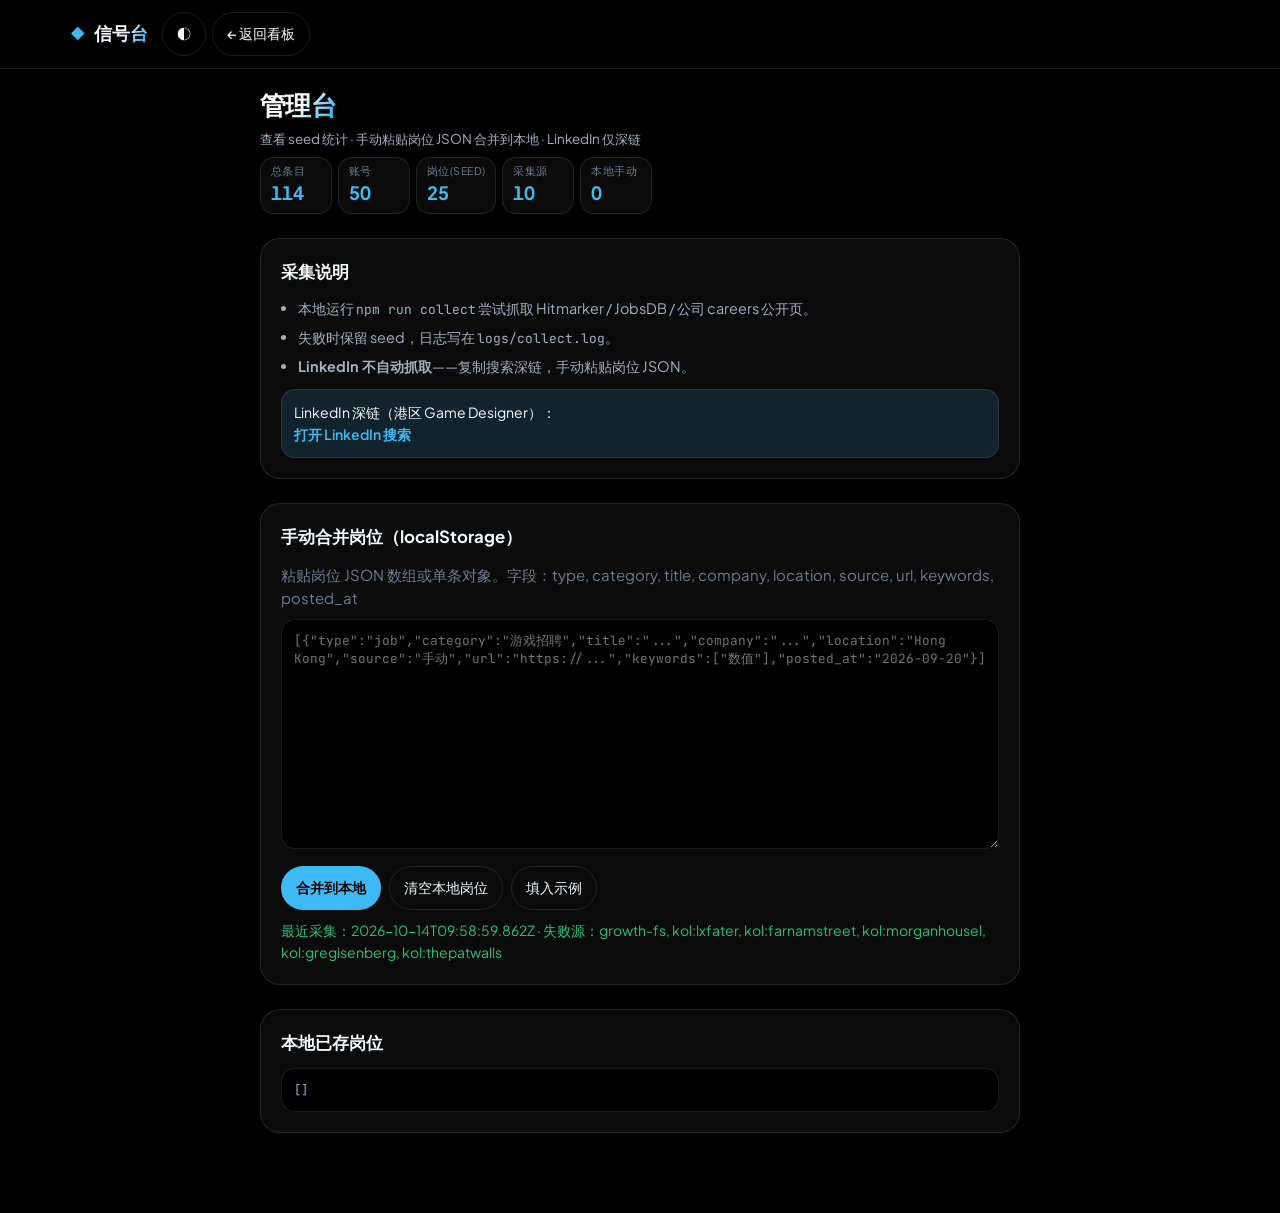
==== admin.html @ b5c11f0f "Deploy signal board build" ====
<!DOCTYPE html>
<html lang="zh-CN" data-theme="oled">
  <head>
    <meta charset="UTF-8" />
    <meta name="viewport" content="width=device-width, initial-scale=1.0" />
    <title>管理台 · 信号台</title>
    <link rel="preconnect" href="https://fonts.googleapis.com" />
    <link rel="preconnect" href="https://fonts.gstatic.com" crossorigin />
    <link
      href="https://fonts.googleapis.com/css2?family=Plus+Jakarta+Sans:wght@400;500;600;700&family=JetBrains+Mono:wght@400;500&display=swap"
      rel="stylesheet"
    />
    <script type="module" crossorigin src="./assets/admin-CYQecRRB.js"></script>
    <link rel="modulepreload" crossorigin href="./assets/style-ChhY3f4Z.js">
    <link rel="stylesheet" crossorigin href="./assets/style-6ZNl8xkO.css">
  </head>
  <body>
    <header class="topbar">
      <div class="topbar-inner">
        <a class="brand" href="./index.html">
          <span class="brand-mark">◆</span>
          <span class="brand-text shiny-text">信号台</span>
        </a>
        <div class="topbar-actions">
          <button id="btn-theme" class="btn btn-ghost" type="button">◐</button>
          <a class="btn btn-ghost" href="./index.html">← 返回看板</a>
        </div>
      </div>
    </header>

    <main class="page admin-page">
      <h1 class="hero-title"><span class="shiny-text">管理台</span></h1>
      <p class="hero-desc">查看 seed 统计 · 手动粘贴岗位 JSON 合并到本地 · LinkedIn 仅深链</p>

      <div id="admin-stats" class="stats-row"></div>

      <section class="admin-panel">
        <h2>采集说明</h2>
        <ul class="admin-list">
          <li>本地运行 <code>npm run collect</code> 尝试抓取 Hitmarker / JobsDB / 公司 careers 公开页。</li>
          <li>失败时保留 seed，日志写在 <code>logs/collect.log</code>。</li>
          <li><strong>LinkedIn 不自动抓取</strong>——复制搜索深链，手动粘贴岗位 JSON。</li>
        </ul>
        <div class="deeplink-box">
          <p>LinkedIn 深链（港区 Game Designer）：</p>
          <a
            href="https://www.linkedin.com/jobs/search/?keywords=Game%20Designer&location=Hong%20Kong"
            target="_blank"
            rel="noopener"
            >打开 LinkedIn 搜索</a
          >
        </div>
      </section>

      <section class="admin-panel">
        <h2>手动合并岗位（localStorage）</h2>
        <p class="muted">粘贴岗位 JSON 数组或单条对象。字段：type, category, title, company, location, source, url, keywords, posted_at</p>
        <textarea
          id="job-json"
          rows="12"
          spellcheck="false"
          placeholder='[{"type":"job","category":"游戏招聘","title":"...","company":"...","location":"Hong Kong","source":"手动","url":"https://...","keywords":["数值"],"posted_at":"2026-09-20"}]'
        ></textarea>
        <div class="admin-actions">
          <button id="btn-merge" class="btn btn-primary" type="button">合并到本地</button>
          <button id="btn-clear" class="btn btn-ghost" type="button">清空本地岗位</button>
          <button id="btn-copy-sample" class="btn btn-ghost" type="button">填入示例</button>
        </div>
        <p id="admin-msg" class="admin-msg" role="status"></p>
      </section>

      <section class="admin-panel">
        <h2>本地已存岗位</h2>
        <pre id="local-jobs" class="code-block">[]</pre>
      </section>
    </main>

  </body>
</html>
---- assets/style-6ZNl8xkO.css ----
*,*:before,*:after{box-sizing:border-box;margin:0;padding:0}:root,[data-theme=oled]{--bg-app: #000000;--bg-surface: hsla(0, 0%, 5%, .85);--bg-surface-hover: hsla(0, 0%, 10%, .95);--bg-elevated: hsla(0, 0%, 7%, .96);--bg-glass-nav: hsla(0, 0%, 0%, .9);--bg-surface-solid: #000000;--bg-chip: hsla(0, 0%, 100%, .08);--accent-primary: hsl(199, 89%, 60%);--accent-primary-hover: hsl(199, 89%, 50%);--accent-primary-subtle: hsla(199, 89%, 60%, .14);--accent-primary-glow: hsla(199, 89%, 60%, .35);--spotlight: hsla(199, 89%, 60%, .12);--accent-gold: hsl(38, 92%, 50%);--accent-gold-subtle: hsla(38, 92%, 50%, .16);--accent-spark: hsl(330, 81%, 60%);--accent-success: hsl(152, 69%, 45%);--accent-danger: hsl(350, 89%, 60%);--accent-emerald: hsl(152, 69%, 45%);--border-subtle: hsla(0, 0%, 100%, .1);--border-medium: hsla(0, 0%, 100%, .18);--border-focus: hsla(199, 89%, 60%, .55);--text-main: hsl(210, 40%, 98%);--text-secondary: hsl(215, 20%, 70%);--text-muted: hsl(215, 16%, 50%);--shadow-sm: 0 2px 8px -2px hsla(0, 0%, 0%, .7);--shadow-md: 0 12px 32px -8px hsla(0, 0%, 0%, .85);--shadow-glow: 0 0 25px -4px hsla(199, 89%, 60%, .3);--font-sans: "Plus Jakarta Sans", -apple-system, BlinkMacSystemFont, "Segoe UI", Roboto, sans-serif;--font-mono: "JetBrains Mono", monospace;--radius-sm: 8px;--radius-md: 14px;--radius-lg: 20px;--radius-full: 9999px}[data-theme=light]{--bg-app: #f5f7fb;--bg-surface: #ffffff;--bg-surface-hover: #f8fafc;--bg-elevated: #ffffff;--bg-glass-nav: rgba(245, 247, 251, .92);--bg-surface-solid: #f5f7fb;--bg-chip: rgba(3, 105, 161, .08);--accent-primary: #0369a1;--accent-primary-hover: #075985;--accent-primary-subtle: rgba(3, 105, 161, .1);--accent-primary-glow: rgba(3, 105, 161, .2);--spotlight: rgba(3, 105, 161, .08);--accent-gold: #b45309;--accent-gold-subtle: rgba(245, 158, 11, .12);--accent-success: #047857;--accent-emerald: #047857;--border-subtle: rgba(15, 23, 42, .08);--border-medium: rgba(15, 23, 42, .14);--border-focus: rgba(3, 105, 161, .45);--text-main: #0f172a;--text-secondary: #475569;--text-muted: #556274;--shadow-sm: 0 1px 3px rgba(15, 23, 42, .06);--shadow-md: 0 10px 28px -4px rgba(15, 23, 42, .1);--shadow-glow: 0 0 24px -4px rgba(3, 105, 161, .15)}body{background:var(--bg-app);color:var(--text-main);font-family:var(--font-sans);font-size:15px;line-height:1.55;min-height:100vh;overflow-x:hidden;-webkit-font-smoothing:antialiased;transition:background-color .25s ease,color .25s ease}#bg-particles{position:fixed;top:0;right:0;bottom:0;left:0;width:100%;height:100%;pointer-events:none;z-index:0;opacity:.55}[data-theme=light] #bg-particles{opacity:.2}a{color:inherit;text-decoration:none}button{font-family:inherit;cursor:pointer;border:none;background:none;color:inherit}input,textarea{font-family:inherit;color:inherit}code{font-family:var(--font-mono);font-size:.9em}.hidden{display:none!important}.muted{color:var(--text-muted)}.shiny-text{background:linear-gradient(120deg,var(--text-main) 0%,var(--text-main) 30%,var(--accent-primary) 50%,var(--text-main) 70%,var(--text-main) 100%);background-size:200% auto;color:transparent;-webkit-background-clip:text;background-clip:text;animation:shine 4.5s linear infinite;display:inline-block}@keyframes shine{0%{background-position:-200% 0}to{background-position:200% 0}}.topbar{position:sticky;top:0;z-index:100;background:var(--bg-app);border-bottom:1px solid var(--border-subtle)}.topbar-inner{max-width:1180px;margin:0 auto;padding:12px 20px;display:flex;align-items:center;gap:14px}.brand{display:flex;align-items:center;gap:8px;font-weight:700;font-size:1.1rem;flex-shrink:0}.brand-mark{color:var(--accent-primary)}.search-wrap{flex:1;position:relative;max-width:480px}.search-icon{position:absolute;left:12px;top:50%;transform:translateY(-50%);color:var(--text-muted);pointer-events:none}.search-wrap input{width:100%;padding:10px 14px 10px 36px;border-radius:var(--radius-full);border:1px solid var(--border-subtle);background:var(--bg-surface);outline:none;transition:border-color .2s,box-shadow .2s}.search-wrap input:focus{border-color:var(--border-focus)}.search-wrap input:focus-visible{border-color:var(--border-focus);outline:2px solid var(--accent-primary);outline-offset:2px;box-shadow:0 0 0 3px var(--accent-primary-subtle)}.search-status{margin:0 0 10px;padding:8px 12px;border-radius:var(--radius-md);background:var(--accent-primary-subtle);border:1px solid var(--border-subtle);color:var(--text-secondary);font-size:.86rem;font-weight:500}.search-status.hidden{display:none}.search-status strong{color:var(--accent-primary);font-weight:700}body.is-searching .search-status{position:sticky;top:56px;z-index:35;backdrop-filter:blur(10px);-webkit-backdrop-filter:blur(10px)}mark.search-hit{background:#25aff447;color:inherit;border-radius:3px;padding:0 2px;font-weight:650}[data-theme=light] mark.search-hit{background:#1193d438}body.is-searching .guide-card{opacity:.55}body.is-searching .guide-card.active{opacity:.7;box-shadow:none;border-color:var(--border-subtle)}body.is-searching #today-signals:not(.hidden){opacity:.35;pointer-events:none;filter:grayscale(.15)}body.is-searching .guides-howto,body.is-searching .standards-wrap{display:none}.topbar-actions{display:flex;gap:6px;align-items:center;flex-shrink:0}.btn{display:inline-flex;align-items:center;gap:6px;padding:8px 14px;border-radius:var(--radius-full);font-size:.875rem;font-weight:500;transition:background .15s,border-color .15s,transform .1s}.btn:active{transform:scale(.97)}.btn-ghost{border:1px solid var(--border-subtle);background:transparent}.btn-ghost:hover{background:var(--bg-chip);border-color:var(--border-medium)}.btn-primary{background:var(--accent-primary);color:#000;border:1px solid transparent;font-weight:600}[data-theme=light] .btn-primary{color:#fff}.btn-primary:hover{background:var(--accent-primary-hover)}.page{position:relative;z-index:1;max-width:1180px;margin:0 auto;padding:16px 20px 80px}.hero{margin-bottom:8px}.hero-title{font-size:clamp(1.2rem,2.8vw,1.65rem);font-weight:700;letter-spacing:-.02em;display:flex;flex-wrap:wrap;align-items:baseline;gap:8px}.hero-sub{font-size:.82rem;font-weight:500;color:var(--text-secondary)}.hero-desc{margin-top:4px;color:var(--text-secondary);max-width:640px;font-size:.84rem;line-height:1.4;display:-webkit-box;-webkit-line-clamp:2;-webkit-box-orient:vertical;overflow:hidden}.stats-row{display:flex;flex-wrap:wrap;gap:6px;margin-top:8px}.stat-capsule{display:flex;flex-direction:column;gap:0;padding:5px 10px;border-radius:var(--radius-md);background:var(--bg-surface);border:1px solid var(--border-subtle);-webkit-backdrop-filter:blur(8px);backdrop-filter:blur(8px);min-width:72px;box-shadow:var(--shadow-sm)}.stat-capsule .label{font-size:.72rem;color:var(--text-muted);text-transform:uppercase;letter-spacing:.04em}.stat-capsule .value{font-size:1.15rem;font-weight:700;font-variant-numeric:tabular-nums;color:var(--accent-primary)}.pills{display:flex;flex-wrap:wrap;gap:8px;margin:20px 0 16px;padding:8px 0}.pill{padding:8px 16px;border-radius:var(--radius-full);border:1px solid var(--border-subtle);background:var(--bg-surface);font-size:.875rem;font-weight:500;color:var(--text-secondary);transition:all .15s}.pill:hover{border-color:var(--border-medium);color:var(--text-main)}.pill.active{background:var(--accent-primary-subtle);border-color:var(--accent-primary);color:var(--accent-primary);box-shadow:var(--shadow-glow)}.disclaimer{margin:0 0 16px;padding:12px 16px;border-radius:var(--radius-md);background:var(--accent-gold-subtle);border:1px solid hsla(38,92%,50%,.35);color:var(--text-secondary);font-size:.875rem}.invest-honesty-banner{position:sticky;top:56px;z-index:40;display:flex;flex-wrap:wrap;align-items:baseline;gap:6px 10px;margin:0 0 12px;padding:8px 12px;border-radius:var(--radius-md);background:var(--accent-gold-subtle);border:1px solid hsla(38,92%,50%,.4);color:var(--text-secondary);font-size:.78rem;line-height:1.35;backdrop-filter:blur(10px);-webkit-backdrop-filter:blur(10px)}.invest-honesty-banner strong{color:var(--accent-gold);font-weight:650;letter-spacing:.01em}.invest-honesty-sub{color:var(--text-muted);font-size:.72rem}[data-theme=light] .invest-honesty-banner{background:#f59e0b24;border-color:#b4530961;color:#556274}[data-theme=light] .invest-honesty-banner strong{color:#92400e}[data-theme=light] .invest-honesty-sub{color:#556274}.gallery{display:grid;grid-template-columns:repeat(auto-fill,minmax(280px,1fr));gap:16px}.card{position:relative;display:flex;flex-direction:column;gap:12px;padding:16px;border-radius:var(--radius-lg);background:var(--bg-surface);border:1px solid var(--border-subtle);box-shadow:var(--shadow-sm);overflow:hidden;transition:transform .2s,border-color .2s,box-shadow .2s,background .2s;cursor:pointer}.card:before{content:"";position:absolute;top:0;right:0;bottom:0;left:0;border-radius:inherit;background:radial-gradient(380px circle at var(--mx, 50%) var(--my, 50%),var(--spotlight),transparent 70%);opacity:0;transition:opacity .3s;pointer-events:none}.card:hover{transform:translateY(-3px);border-color:var(--border-medium);box-shadow:var(--shadow-md);background:var(--bg-surface-hover)}.card:hover:before{opacity:1}.card.highlight{outline:2px solid var(--accent-primary);box-shadow:var(--shadow-glow)}.card-top{display:flex;align-items:center;gap:10px;position:relative;z-index:1}.avatar{width:42px;height:42px;border-radius:50%;display:grid;place-items:center;font-weight:700;font-size:.95rem;background:var(--accent-primary-subtle);color:var(--accent-primary);border:1px solid var(--border-subtle);flex-shrink:0}.avatar.job{background:#24c27826;color:var(--accent-success)}.avatar.source{background:var(--accent-gold-subtle);color:var(--accent-gold)}.card-meta{min-width:0;flex:1}.card-title{font-weight:600;font-size:.98rem;display:-webkit-box;-webkit-line-clamp:2;-webkit-box-orient:vertical;overflow:hidden;overflow-wrap:anywhere;word-break:break-word;line-height:1.35}.card-sub{font-size:.74rem;font-weight:500;color:var(--text-muted);opacity:.88;display:-webkit-box;-webkit-line-clamp:2;-webkit-box-orient:vertical;overflow:hidden;overflow-wrap:anywhere;word-break:break-word;line-height:1.35}.type-badge{font-size:.68rem;padding:3px 8px;border-radius:var(--radius-full);background:var(--bg-chip);color:var(--text-muted);text-transform:uppercase;letter-spacing:.03em;flex-shrink:0}.card-blurb{position:relative;z-index:1;margin:0;font-size:.9rem;font-weight:500;color:var(--text-main);opacity:.92;display:-webkit-box;-webkit-line-clamp:2;-webkit-box-orient:vertical;overflow:hidden;overflow-wrap:anywhere;word-break:break-word;line-height:1.5}.card-blurb:empty{display:none}.card-tags{display:flex;flex-wrap:wrap;gap:6px;position:relative;z-index:1}.tag{display:inline-flex;align-items:center;font-size:.68rem;line-height:1.2;padding:2px 8px;border-radius:var(--radius-full);background:var(--bg-chip);color:var(--text-muted);border:1px solid var(--border-subtle);font-weight:500;opacity:.9}.tag.risk-stable{color:var(--accent-success);border-color:#24c27859}.tag.risk-upside{color:var(--accent-gold);border-color:#f59f0a59}.tag.risk-short-ta{color:var(--accent-primary);border-color:#25aff466}.tag.risk-cn-strict{color:var(--accent-danger);border-color:#f43e5c59}.card-cn-note{margin:0 0 8px;font-size:12px;line-height:1.4;color:var(--accent-danger);opacity:.9}.tag.login{color:var(--accent-danger)}.tag.muted,.tag.score{opacity:.75;font-weight:500;border-style:dashed}.card-footer{display:flex;justify-content:space-between;align-items:center;margin-top:auto;padding-top:8px;border-top:1px solid var(--border-subtle);position:relative;z-index:1;font-size:.78rem;color:var(--text-muted)}.card-link{color:var(--accent-primary);font-weight:500}.card-link:hover{text-decoration:underline}.empty{text-align:center;padding:48px 20px;color:var(--text-muted)}.footer{position:relative;z-index:1;text-align:center;padding:24px 16px 40px;color:var(--text-muted);font-size:.8rem;border-top:1px solid var(--border-subtle)}.footer a{color:var(--accent-primary)}.footer-disclaimer{margin-top:6px;color:var(--accent-gold)}.modal{position:fixed;top:0;right:0;bottom:0;left:0;z-index:100;display:grid;place-items:center;padding:20px}.modal-backdrop{position:absolute;top:0;right:0;bottom:0;left:0;background:#000000a6;-webkit-backdrop-filter:blur(4px);backdrop-filter:blur(4px)}.modal-card{position:relative;z-index:1;width:min(480px,100%);max-height:85vh;overflow:auto;padding:24px;border-radius:var(--radius-lg);background:var(--bg-elevated);border:1px solid var(--border-medium);box-shadow:var(--shadow-md)}.modal-card h3{margin-bottom:8px;font-size:1.15rem}.modal-card p{color:var(--text-secondary);margin-bottom:10px;font-size:.9rem}.modal-actions{display:flex;gap:8px;margin-top:16px;flex-wrap:wrap}.admin-page{max-width:800px}.admin-panel{margin-top:24px;padding:20px;border-radius:var(--radius-lg);background:var(--bg-surface);border:1px solid var(--border-subtle)}.admin-panel h2{font-size:1.05rem;margin-bottom:12px}.admin-list{padding-left:1.2em;color:var(--text-secondary);font-size:.9rem}.admin-list li{margin-bottom:6px}.deeplink-box{margin-top:12px;padding:12px;border-radius:var(--radius-md);background:var(--accent-primary-subtle);border:1px solid var(--border-subtle);font-size:.875rem}.deeplink-box a{color:var(--accent-primary);font-weight:600}#job-json{width:100%;margin-top:10px;padding:12px;border-radius:var(--radius-md);border:1px solid var(--border-subtle);background:var(--bg-app);font-family:var(--font-mono);font-size:.8rem;resize:vertical;outline:none}#job-json:focus{border-color:var(--border-focus)}.admin-actions{display:flex;flex-wrap:wrap;gap:8px;margin-top:12px}.admin-msg{margin-top:10px;font-size:.875rem;min-height:1.2em}.admin-msg.ok{color:var(--accent-success)}.admin-msg.err{color:var(--accent-danger)}.code-block{margin-top:10px;padding:12px;border-radius:var(--radius-md);background:var(--bg-app);border:1px solid var(--border-subtle);font-family:var(--font-mono);font-size:.75rem;overflow:auto;max-height:280px;white-space:pre-wrap;word-break:break-all;color:var(--text-secondary)}@media(max-width:720px){.topbar-inner{flex-wrap:wrap;gap:10px;padding:10px 14px}.search-wrap{order:3;max-width:none;width:100%}.topbar-actions .btn{padding:7px 10px}.page{padding:12px 14px 64px}.hero{margin-bottom:8px}.hero-title{flex-direction:column;gap:2px}.hero-desc{font-size:.8rem;-webkit-line-clamp:2}.stat-capsule{min-width:68px;padding:5px 8px}.stats-row{gap:5px;margin-top:6px}.pills{margin:12px 0}.gallery{grid-template-columns:1fr;gap:12px}.card{padding:14px;gap:10px}}.freshness{margin-top:6px;padding:5px 10px;border-radius:10px;background:color-mix(in srgb,var(--bg-surface) 88%,transparent);border:1px solid var(--border-subtle);font-size:.78rem;line-height:1.35;color:var(--text-muted);max-width:100%}.freshness-stale{color:#fbbf24;font-weight:600}.freshness.hidden{display:none}.freshness-main{display:flex;flex-wrap:wrap;align-items:center;gap:6px 8px;color:var(--text-secondary);font-weight:500}.freshness-sub{margin-top:4px;display:flex;flex-wrap:wrap;align-items:center;gap:6px 8px;font-size:.78rem;color:var(--text-muted)}.freshness-sub[hidden]{display:none!important}.freshness-unit{display:inline-flex;align-items:baseline;flex-wrap:nowrap;gap:.2em;min-width:0;max-width:100%}.freshness-sep{opacity:.45;-webkit-user-select:none;user-select:none}.freshness time{color:var(--accent-primary);font-variant-numeric:tabular-nums;font-family:JetBrains Mono,ui-monospace,monospace;font-size:.9em;font-weight:500;white-space:nowrap}@media(max-width:640px){.freshness{margin-top:6px;padding:5px 8px;font-size:.74rem;line-height:1.3}.freshness-main,.freshness-sub{flex-direction:column;align-items:flex-start;flex-wrap:nowrap;gap:2px}.freshness-sub{margin-top:3px;padding-top:3px;border-top:1px solid color-mix(in srgb,var(--border-subtle) 80%,transparent);font-size:.7rem}.freshness-main>.freshness-sep,.freshness-sub>.freshness-sep{display:none}.freshness-unit{gap:.15em}}@media(max-width:390px){.freshness{padding:4px 7px;font-size:.72rem}.freshness-main,.freshness-sub{gap:1px}}.guides{margin:0 0 8px}.guides-compact .guides-strip{display:grid;grid-template-columns:repeat(4,minmax(0,1fr));gap:6px}.guide-card{display:inline-flex;flex-direction:row;align-items:center;justify-content:center;gap:6px;text-align:center;padding:6px 8px;min-height:36px;border-radius:var(--radius-md);border:1px solid var(--border-subtle);background:var(--bg-surface);box-shadow:none;transition:border-color .15s,background .15s,color .15s;cursor:pointer;color:inherit;font:inherit}.guide-card:hover{transform:none;border-color:var(--border-medium);box-shadow:none;background:var(--bg-surface-hover)}.guide-card.active{border-color:var(--accent-primary);background:var(--accent-primary-subtle);box-shadow:none}.guide-emoji{font-size:1rem;line-height:1}.guide-title{font-weight:650;font-size:.82rem;line-height:1.2;white-space:nowrap}.guide-desc{display:none}.guides-howto{margin:4px 0 12px;border-radius:var(--radius-md);border:1px solid transparent;color:var(--text-muted);font-size:.78rem}.guides-howto>summary{cursor:pointer;list-style:none;padding:2px 4px;-webkit-user-select:none;user-select:none;color:var(--text-muted)}.guides-howto>summary::-webkit-details-marker{display:none}.guides-howto>summary:before{content:"▸ ";opacity:.7}.guides-howto[open]>summary:before{content:"▾ "}.guides-howto[open]{border-color:var(--border-subtle);background:var(--bg-surface);padding:2px 6px 6px}.guides-howto .how-to-use{margin:4px 0 0;max-width:none}.keyword-chips{display:flex;flex-wrap:wrap;align-items:center;gap:8px;margin:0 0 16px;padding:10px 12px;border-radius:var(--radius-md);background:var(--bg-surface);border:1px solid var(--border-subtle)}.chips-label{font-size:.75rem;color:var(--text-muted);font-weight:600;margin-right:4px}.chip{padding:5px 12px;border-radius:var(--radius-full);border:1px solid var(--border-subtle);background:var(--bg-chip);font-size:.78rem;font-weight:500;color:var(--text-secondary);transition:all .15s;cursor:pointer}.chip:hover{border-color:var(--border-medium);color:var(--text-main)}.chip.active{background:var(--accent-primary-subtle);border-color:var(--accent-primary);color:var(--accent-primary)}.chip-x.active{background:#23a5f629;border-color:#23a5f68c;color:#4db5ff;font-weight:650}[data-theme=light] .chip-x.active{color:#0369a1;background:#0ea5e91f;border-color:#0284c766}.x-filter-chips{margin-top:-8px}.chip-clear{color:var(--accent-danger);border-style:dashed}.card-badges{display:none!important}.badge{display:none}.card-title-row{display:flex;align-items:center;gap:8px;min-width:0}.card-title-row .card-title{flex:1;min-width:0;-webkit-line-clamp:2}.card-title-row .status-chip{flex-shrink:0;align-self:flex-start;margin-top:2px}.card-sub-row{display:flex;align-items:center;flex-wrap:wrap;gap:6px 8px;margin-top:2px}.card-sub-row .card-sub{-webkit-line-clamp:1;margin:0}.rank-badge,.tier-badge{flex-shrink:0;display:inline-flex;align-items:baseline;justify-content:center;gap:3px;min-width:44px;height:24px;padding:0 8px;border-radius:var(--radius-full);font-variant-numeric:tabular-nums;line-height:1;border:1px solid transparent;white-space:nowrap;vertical-align:middle}.rank-badge .rank-letter,.tier-badge .rank-letter{font-size:.88rem;font-weight:800;letter-spacing:.02em}.rank-badge .rank-sep{font-size:.62rem;font-weight:600;opacity:.75}.rank-badge .rank-score{font-size:.68rem;font-weight:700;opacity:.92}.rank-badge-sm,.tier-badge-sm{min-width:38px;height:20px;padding:0 6px;gap:2px}.rank-badge-sm .rank-letter{font-size:.75rem}.rank-badge-sm .rank-sep{font-size:.55rem}.rank-badge-sm .rank-score{font-size:.6rem}.tier-S,.rank-badge.tier-S{background:#fbbd2329;color:#fbbf24;border-color:#fbbd2366}.tier-A,.rank-badge.tier-A{background:#3ebaf424;color:var(--accent-primary);border-color:#3ebaf459}.tier-B,.rank-badge.tier-B{background:#29a36a1f;color:var(--accent-success, #34d399);border-color:#29a36a4d}.tier-dot,.rank-badge.tier-dot{background:#737b8c1f;color:var(--text-muted);border-color:#737b8c47}.tier-missing-evidence{opacity:.55;filter:grayscale(.35)}.tier-note-inline{margin-left:6px;font-size:.75rem;color:var(--text-muted);font-weight:500}.tier-badge .tier-note,.rank-badge .tier-note{display:none!important}[data-theme=light] .tier-S,[data-theme=light] .rank-badge.tier-S{color:#92400e;background:#92400e1a;border-color:#92400e52}[data-theme=light] .tier-A,[data-theme=light] .rank-badge.tier-A{color:#0369a1;background:#0369a11a;border-color:#0369a14d}[data-theme=light] .tier-B,[data-theme=light] .rank-badge.tier-B{color:#047857;background:#0478571a;border-color:#0478574d}[data-theme=light] .tier-dot,[data-theme=light] .rank-badge.tier-dot{color:var(--text-muted);background:#0f172a0f;border-color:#0f172a24}[data-theme=light] .rank-badge .rank-sep{opacity:.9}.evidence-row{position:relative;z-index:1;display:flex;flex-wrap:wrap;align-items:center;gap:6px;margin:2px 0 0}.evidence-label{font-size:.68rem;font-weight:700;color:var(--text-muted);letter-spacing:.02em}.evidence-chip{display:inline-flex;align-items:center;font-size:.7rem;font-weight:600;padding:2px 8px;border-radius:var(--radius-full);background:var(--bg-chip);border:1px solid var(--border-subtle);color:var(--accent-primary);text-decoration:none;line-height:1.35;max-width:100%}.evidence-chip:hover{border-color:#3ebaf473;background:var(--accent-primary-subtle)}.evidence-chip.muted{color:var(--text-muted);font-weight:500;cursor:default}.evidence-missing .evidence-chip{border-style:dashed}.status-chip{flex-shrink:0;font-size:.62rem;font-weight:650;letter-spacing:.03em;padding:2px 7px;border-radius:var(--radius-full);line-height:1.3}.status-new{background:#24c27824;color:var(--accent-success);border:1px solid hsla(152,69%,45%,.32)}.status-hot{background:#c6538c1a;color:var(--text-muted);border:1px solid hsla(330,40%,50%,.22);font-weight:550}[data-theme=light] .status-hot{color:#9d174d;background:#ec489914;border-color:#ec489938}.status-deeplink{background:#3ebaf41f;color:var(--accent-primary);border:1px solid hsla(199,89%,60%,.32)}.status-profile-fb{opacity:1;background:#d3922224;color:#e8b84a;border:1px solid hsla(38,72%,48%,.4);font-weight:700;letter-spacing:.02em}[data-theme=light] .status-profile-fb{color:#a16207;background:#ca8a041a;border-color:#ca8a0459}.status-x-api{opacity:1;background:#23a5f633;color:#4db5ff;border:1px solid hsla(203,92%,55%,.5);font-weight:700;letter-spacing:.02em}[data-theme=light] .status-x-api{color:#0369a1;background:#0ea5e924;border-color:#0284c76b}.card-why{position:relative;z-index:1;margin:0;padding:9px 11px;border-radius:var(--radius-md);background:var(--accent-primary-subtle);border:1px solid hsla(199,89%,60%,.22);font-size:.9rem;font-weight:500;line-height:1.5;color:var(--text-main);display:-webkit-box;-webkit-line-clamp:3;-webkit-box-orient:vertical;overflow:hidden}.why-label{display:inline-block;margin-right:6px;font-size:.72rem;font-weight:700;letter-spacing:.02em;color:var(--accent-primary);vertical-align:baseline}.why-text{color:var(--text-main);opacity:.94;font-weight:500}.score-details{position:relative;z-index:1;font-size:.75rem;color:var(--text-muted)}.score-details summary{cursor:pointer;list-style:none;-webkit-user-select:none;user-select:none;opacity:.75}.score-details summary::-webkit-details-marker{display:none}.score-details summary:before{content:"▸ ";opacity:.6}.score-details[open] summary:before{content:"▾ "}.score-details-body{margin-top:4px;padding:6px 8px;border-radius:var(--radius-sm, 8px);background:var(--bg-chip);border:1px dashed var(--border-subtle)}.score-signals{line-height:1.4}.quality-banner{grid-column:1 / -1;margin:0 0 4px;padding:8px 12px;font-size:.82rem;color:var(--text-muted);background:transparent;border:none}.quality-banner a{color:var(--accent-primary);text-decoration:underline;text-underline-offset:2px}.quality-banner strong{color:var(--text-main)}.empty-quality{display:inline-block;margin-top:6px;color:var(--text-muted);font-size:.85rem}.standards-wrap{display:block;margin:18px 0 8px}.standards{margin:0;padding:0;border-radius:var(--radius-md);border:1px solid var(--border-subtle);background:var(--bg-surface);transition:border-color .35s ease,box-shadow .35s ease}.standards.standards-flash{border-color:var(--accent-primary);box-shadow:0 0 0 1px color-mix(in srgb,var(--accent-primary) 45%,transparent)}.standards summary{cursor:pointer;padding:12px 14px;font-weight:600;font-size:.9rem;color:var(--text-main);list-style:none;display:flex;align-items:center;gap:8px}.standards summary::-webkit-details-marker{display:none}.standards summary:before{content:"▸ ";color:var(--text-muted)}.standards[open] summary:before{content:"▾ "}.standards-summary-label{flex:1 1 auto}.standards-body{padding:0 14px 14px;font-size:.82rem;color:var(--text-secondary);line-height:1.55}.standards-lead{margin:0 0 8px}.standards-plain{margin:0;padding-left:1.15em}.standards-plain li{margin:5px 0}.standards-body code,.standards-audit-body code{font-size:.78em;padding:1px 5px;border-radius:4px;background:var(--bg-chip)}.standards-audit{margin:12px 0 0;padding:0;border-radius:var(--radius-sm, 8px);border:1px solid var(--border-subtle);background:color-mix(in srgb,var(--bg-chip) 55%,transparent)}.standards-audit summary{cursor:pointer;padding:8px 12px;font-weight:600;font-size:.8rem;color:var(--text-main);list-style:none}.standards-audit summary::-webkit-details-marker{display:none}.standards-audit summary:before{content:"▸ ";color:var(--text-muted)}.standards-audit[open] summary:before{content:"▾ "}.standards-audit-body{padding:0 12px 12px;font-size:.78rem;color:var(--text-secondary);line-height:1.5}.standards-audit-body ul{margin:6px 0 0;padding-left:1.2em}.standards-audit-body li{margin:3px 0}@media(prefers-reduced-motion:reduce){.standards{transition:none;transform:none}#bg-particles{display:none!important}.shiny-text{animation:none;background:none;color:var(--text-main);-webkit-background-clip:unset;background-clip:unset}body{transition:none}.card,.signal-card,.tap-card,.guide-card,.pill,.chip,.btn,.search-wrap input,.modal-card{transition:none!important;animation:none!important}.card:hover,.signal-card:hover,.tap-card:active,.signal-card.tap-card:active,.btn:active{transform:none}}.footer-cat{font-size:.7rem;font-weight:500;color:var(--text-muted);opacity:.85}@media(max-width:560px){.guides-compact .guides-strip{gap:4px}.guide-card{padding:6px 4px;min-height:40px;gap:4px}.guide-title{font-size:.78rem}}.today-signals{margin:2px 0 16px}.today-signals.hidden{display:none}.feed-fallback-note{margin:-6px 0 14px;padding:8px 12px;font-size:.82rem;line-height:1.45;color:var(--text-muted);background:#8f713d14;border:1px solid hsla(38,45%,45%,.22);border-radius:var(--radius-md)}.feed-fallback-note[hidden],.feed-fallback-note.hidden{display:none!important}.feed-fallback-note strong{color:#e8b84a;font-weight:700}[data-theme=light] .feed-fallback-note strong{color:#a16207}.feed-fallback-hint{opacity:.85;font-size:.78rem}.today-head{display:flex;flex-wrap:wrap;align-items:baseline;gap:6px 12px;margin-bottom:10px}.today-title{font-size:1.15rem;font-weight:700}.today-sub{color:var(--text-muted);font-size:.88rem}.today-grid{display:grid;grid-template-columns:repeat(4,minmax(0,1fr));gap:14px;align-items:start}@media(max-width:960px){.today-grid{grid-template-columns:repeat(2,minmax(0,1fr))}}@media(max-width:560px){.today-grid{grid-template-columns:1fr;gap:10px}.today-col{padding:8px;min-height:0}.today-col-head{padding:2px 2px 8px;font-size:.95rem}.signal-card{padding:11px;gap:6px}.signal-title{font-size:.9rem}.signal-why{font-size:.86rem;line-height:1.48;-webkit-line-clamp:3}.signal-meta{font-size:.66rem}.signal-card .card-cta{font-size:.88rem;min-height:32px}.today-sub{font-size:.8rem}}.today-col{background:var(--bg-surface);border:1px solid var(--border-subtle);border-radius:var(--radius-md);padding:10px;min-height:120px}.today-col-head{width:100%;display:flex;justify-content:space-between;align-items:center;background:transparent;border:none;color:var(--text-main);font:inherit;font-weight:600;cursor:pointer;padding:4px 2px 10px}.today-col-head:hover{color:var(--accent-primary)}.today-col-more{font-size:.78rem;color:var(--text-muted);font-weight:500}.today-col-cards{display:flex;flex-direction:column;gap:8px}.today-empty{color:var(--text-muted);font-size:.85rem;padding:8px 2px}.signal-card{display:flex;flex-direction:column;gap:6px;text-decoration:none;color:inherit;background:var(--bg-elevated);border:1px solid var(--border-subtle);border-radius:var(--radius-md);padding:12px;transition:border-color .15s ease,background .15s ease,transform .12s,opacity .12s;-webkit-tap-highlight-color:transparent}.signal-card:hover{border-color:var(--border-focus);background:var(--bg-surface-hover)}.signal-title{font-size:.92rem;font-weight:600;line-height:1.35;margin-bottom:4px}.signal-why{font-size:.88rem;font-weight:500;color:var(--text-main);opacity:.94;line-height:1.5;display:-webkit-box;-webkit-line-clamp:3;-webkit-box-orient:vertical;overflow:hidden;overflow-wrap:anywhere;word-break:break-word}.signal-meta{margin-top:4px;display:flex;flex-wrap:wrap;gap:5px 8px;align-items:center;font-size:.68rem;font-weight:500;color:var(--text-muted);opacity:.88}.signal-meta .tag{font-size:.64rem;padding:1px 6px;opacity:.9}.signal-time{font-weight:650;letter-spacing:.01em;color:var(--text-secondary);opacity:1}.signal-time-stale{color:#e0b34a;font-weight:700;background:#c3932224;border:1px solid hsla(42,65%,45%,.35);border-radius:999px;padding:1px 7px}[data-theme=light] .signal-time-stale{color:#92400e;background:#cf97171f;border-color:#a37e2959}.tag.risk-hot{background:#f43e5c2e;color:var(--accent-danger)}.invest-bucket{grid-column:1 / -1;margin:8px 0 4px;font-size:.95rem;font-weight:650;color:var(--text-secondary)}.card-highlights,.signal-card .card-highlights{list-style:none;margin:6px 0 0;padding:0;display:flex;flex-direction:column;gap:4px}.card-highlights.chip-bullets li{font-size:.78rem;line-height:1.4;color:var(--text-muted);opacity:.9;background:transparent;border-left:none;padding:0 0 0 12px;border-radius:0;position:relative}.card-highlights.chip-bullets li:before{content:"";position:absolute;left:0;top:.55em;width:5px;height:5px;border-radius:50%;background:var(--accent-primary);opacity:.7}.card-blurb{font-size:.9rem;line-height:1.5;font-weight:500}.chip-row{display:flex;flex-wrap:wrap;gap:6px;margin-top:6px;position:relative;z-index:1}.info-chip{font-size:.68rem;font-weight:500;padding:3px 9px;min-height:26px;display:inline-flex;align-items:center;border-radius:var(--radius-full);background:var(--bg-chip);color:var(--text-muted);border:1px solid var(--border-subtle);opacity:.88}.tag.deeplink,.badge-deeplink{background:#3ebaf429;color:var(--accent-primary);border:1px solid hsla(199,89%,60%,.4)}.badge-deeplink{font-size:.62rem;font-weight:700;letter-spacing:.04em;padding:3px 7px;border-radius:var(--radius-full);text-transform:none}.cta-note{font-size:.68rem;color:var(--text-muted);opacity:.8;margin:2px 0 0;position:relative;z-index:1}.card-cta,.btn-cta,a.card-cta{display:inline-flex;align-items:center;justify-content:center;min-height:36px;padding:6px 4px;border-radius:0;background:transparent;color:var(--accent-primary)!important;font-weight:700;font-size:.9rem;letter-spacing:.01em;text-decoration:underline!important;text-underline-offset:3px;text-decoration-thickness:1.5px;border:none;box-shadow:none;transition:opacity .12s ease,color .15s;position:relative;z-index:2;white-space:nowrap}.card-cta-ghost,a.card-cta-ghost{background:transparent!important;color:var(--accent-primary)!important;box-shadow:none!important;min-height:34px;padding:4px 2px;font-weight:700}[data-theme=light] .card-cta,[data-theme=light] .btn-cta,[data-theme=light] a.card-cta{color:var(--accent-primary)!important}.card-cta:hover,.btn-cta:hover,.card-cta-ghost:hover{background:transparent;opacity:.85;text-decoration-thickness:2px}.modal-actions .btn-cta,.modal-actions a.btn-primary{min-height:44px;padding:10px 16px;border-radius:var(--radius-full);background:var(--accent-primary);color:#000!important;text-decoration:none!important;font-weight:650;box-shadow:var(--shadow-sm)}[data-theme=light] .modal-actions .btn-cta,[data-theme=light] .modal-actions a.btn-primary{color:#fff!important}.signal-card .card-cta{width:auto;margin-top:6px;justify-content:flex-start}.card-footer{gap:10px;align-items:center}.card-footer .card-cta{flex:0 0 auto;max-width:none;margin-left:auto}.tap-card{-webkit-tap-highlight-color:transparent;touch-action:manipulation;transition:transform .12s ease,opacity .12s ease,border-color .2s,box-shadow .2s,background .2s}.tap-card:active{transform:scale(.98);opacity:.88}.signal-card.tap-card:active{transform:scale(.985);opacity:.9}.card-profile-fallback,.signal-profile-fallback{border-style:dashed;border-color:#ac823961}.card-profile-fallback .card-why,.signal-profile-fallback .signal-why{background:#9974331a;border-color:#be8c3747}[data-theme=light] .card-profile-fallback .card-why,[data-theme=light] .signal-profile-fallback .signal-why{background:#ca8a0414;border-color:#ca8a0438}.card-deeplink{border-color:#3ebaf447}.signal-title-row{display:flex;align-items:flex-start;gap:8px;justify-content:space-between}.signal-title-row .signal-title{flex:1;min-width:0;-webkit-line-clamp:2;display:-webkit-box;-webkit-box-orient:vertical;overflow:hidden}.signal-title-row .status-chip{flex-shrink:0}.how-to-use{margin:0;padding:4px 8px 4px 22px;border-radius:var(--radius-md);background:transparent;border:none;color:var(--text-secondary);font-size:.78rem;line-height:1.4;max-width:640px}.how-to-use li{margin:2px 0}.how-to-use strong{color:var(--text-main);font-weight:650}@media(min-width:961px){.guides{margin-top:0}.guide-card{padding:5px 10px;min-height:34px}}.page{padding-bottom:calc(80px + env(safe-area-inset-bottom,0px))}.topbar-inner{padding-top:calc(12px + env(safe-area-inset-top,0px))}.footer{padding-bottom:calc(40px + env(safe-area-inset-bottom,0px))}.pill,.chip,.btn{min-height:44px}.guide-card{min-height:36px}@media(max-width:720px){.guide-card{min-height:40px}}.chip{min-height:36px}.modal{align-items:end;place-items:end center;padding:0}.modal-backdrop{background:#0000008c}.modal-card{width:min(520px,100%);max-height:min(88vh,100%);border-radius:20px 20px var(--radius-lg) var(--radius-lg);padding:12px 20px calc(20px + env(safe-area-inset-bottom,0px));animation:sheet-up .22s ease-out}.sheet-handle{width:36px;height:5px;border-radius:999px;background:var(--border-medium);margin:4px auto 14px;opacity:.85}@keyframes sheet-up{0%{transform:translateY(24px);opacity:.6}to{transform:translateY(0);opacity:1}}@media(min-width:721px){.modal{place-items:center;padding:20px}.modal-card{border-radius:var(--radius-lg);padding:24px;animation:none}.sheet-handle{display:none}}@media(max-width:720px){.card-footer{flex-direction:row;align-items:center;flex-wrap:wrap}.card-footer>span{font-size:.72rem}.card-footer .card-cta{width:auto;margin-left:auto}.how-to-use{font-size:.76rem;padding-left:20px}}.signal-handle{font-size:.72rem;font-weight:500;color:var(--text-muted);opacity:.85;line-height:1.3;margin-top:-2px}.evidence-row{opacity:.82}.evidence-label{font-weight:600}.card-tags{opacity:.88}.score-details{opacity:.78}.status-chip{opacity:.88;font-size:.68rem}.signal-card .card-cta{margin-top:4px;font-size:.88rem}.card-footer .card-cta{font-size:.9rem}[data-theme=light] .card-why{background:var(--accent-primary-subtle);border-color:#0369a138;color:var(--text-main)}[data-theme=light] .why-label{color:var(--accent-primary)}[data-theme=light] .why-text,[data-theme=light] .signal-why,[data-theme=light] .card-blurb{color:var(--text-main);opacity:1}[data-theme=light] .card-cta,[data-theme=light] .btn-cta,[data-theme=light] a.card-cta,[data-theme=light] .card-cta-ghost,[data-theme=light] a.card-cta-ghost{color:var(--accent-primary)!important}[data-theme=light] .signal-meta,[data-theme=light] .footer-cat,[data-theme=light] .card-sub,[data-theme=light] .signal-handle,[data-theme=light] .info-chip,[data-theme=light] .tag,[data-theme=light] .cta-note,[data-theme=light] .evidence-label,[data-theme=light] .evidence-chip.muted,[data-theme=light] .chips-label,[data-theme=light] .type-badge{color:var(--text-muted);opacity:1}[data-theme=light] .chip{color:var(--text-secondary)}[data-theme=light] .chip.active,[data-theme=light] .evidence-chip,[data-theme=light] .status-deeplink,[data-theme=light] .tag.deeplink,[data-theme=light] .badge-deeplink{color:var(--accent-primary);opacity:1}[data-theme=light] .status-new{color:#047857;background:#0478571a;border-color:#04785752}[data-theme=light] .status-chip,[data-theme=light] .card-tags,[data-theme=light] .evidence-row,.status-chip.status-x-api{opacity:1}[data-theme=light] .freshness{background:var(--bg-surface);border-color:var(--border-subtle);color:var(--text-muted)}[data-theme=light] .freshness-main{color:var(--text-secondary)}[data-theme=light] .freshness-sub{color:var(--text-muted)}[data-theme=light] .freshness-stale{color:#92400e}[data-theme=light] .freshness time{color:var(--accent-primary)}[data-theme=light] .card-highlights.chip-bullets li{color:var(--text-muted);opacity:1}@media(max-width:390px){.card{padding:13px;gap:10px}.card-why{font-size:.86rem;padding:8px 10px}.card-blurb,.card-cta,a.card-cta{font-size:.86rem}}@media(min-width:721px)and (max-width:1280px){.hero-desc{-webkit-line-clamp:1}.stat-capsule .label{font-size:.66rem}}@media(max-width:560px){.hero-desc{display:none}body:not(.chrome-revealed) .stats-row{display:none}.today-sub{display:none}}.skip-link{position:absolute;left:12px;top:12px;z-index:10000;padding:10px 16px;border-radius:var(--radius-md);background:var(--bg-elevated);color:var(--accent-primary);border:1px solid var(--accent-primary);font-weight:650;font-size:.9rem;text-decoration:none;box-shadow:var(--shadow-md);clip:rect(0 0 0 0);clip-path:inset(50%);width:1px;height:1px;overflow:hidden;white-space:nowrap}.skip-link:focus,.skip-link:focus-visible{clip:auto;clip-path:none;width:auto;height:auto;overflow:visible;outline:2px solid var(--accent-primary);outline-offset:2px;box-shadow:0 0 0 3px var(--accent-primary-subtle)}.pill:focus-visible,.chip:focus-visible,.guide-card:focus-visible,.card-cta:focus-visible,a.card-cta:focus-visible,.btn-cta:focus-visible,.btn:focus-visible,#btn-theme:focus-visible{outline:2px solid var(--accent-primary);outline-offset:2px;box-shadow:0 0 0 3px var(--accent-primary-subtle)}.pill:focus:not(:focus-visible),.chip:focus:not(:focus-visible),.guide-card:focus:not(:focus-visible),.card-cta:focus:not(:focus-visible),a.card-cta:focus:not(:focus-visible),.btn-cta:focus:not(:focus-visible),.btn:focus:not(:focus-visible),#btn-theme:focus:not(:focus-visible){outline:none}
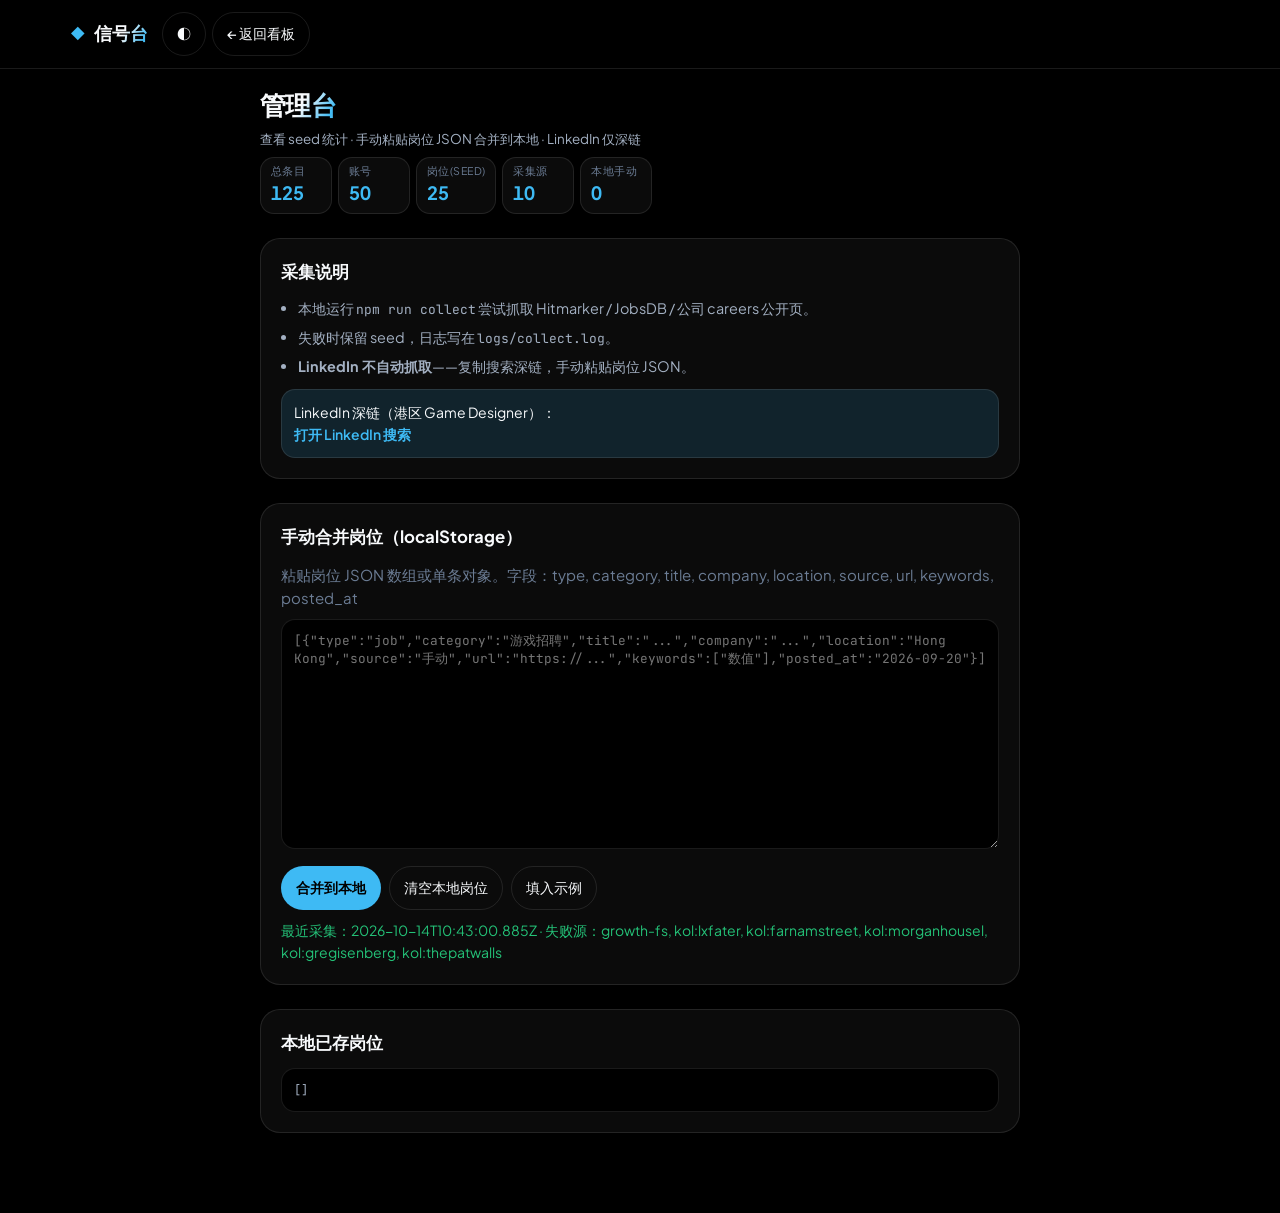
==== commit 74c9e891: "Deploy signal board build with 12 crypto cards Update static Pages site from local dist: relative ./" ====
--- a/admin.html
+++ b/admin.html
@@ -17,13 +17,13 @@
   <body>
     <header class="topbar">
       <div class="topbar-inner">
-        <a class="brand" href="./index.html">
+        <a class="brand" href="/">
           <span class="brand-mark">◆</span>
           <span class="brand-text shiny-text">信号台</span>
         </a>
         <div class="topbar-actions">
           <button id="btn-theme" class="btn btn-ghost" type="button">◐</button>
-          <a class="btn btn-ghost" href="./index.html">← 返回看板</a>
+          <a class="btn btn-ghost" href="/">← 返回看板</a>
         </div>
       </div>
     </header>
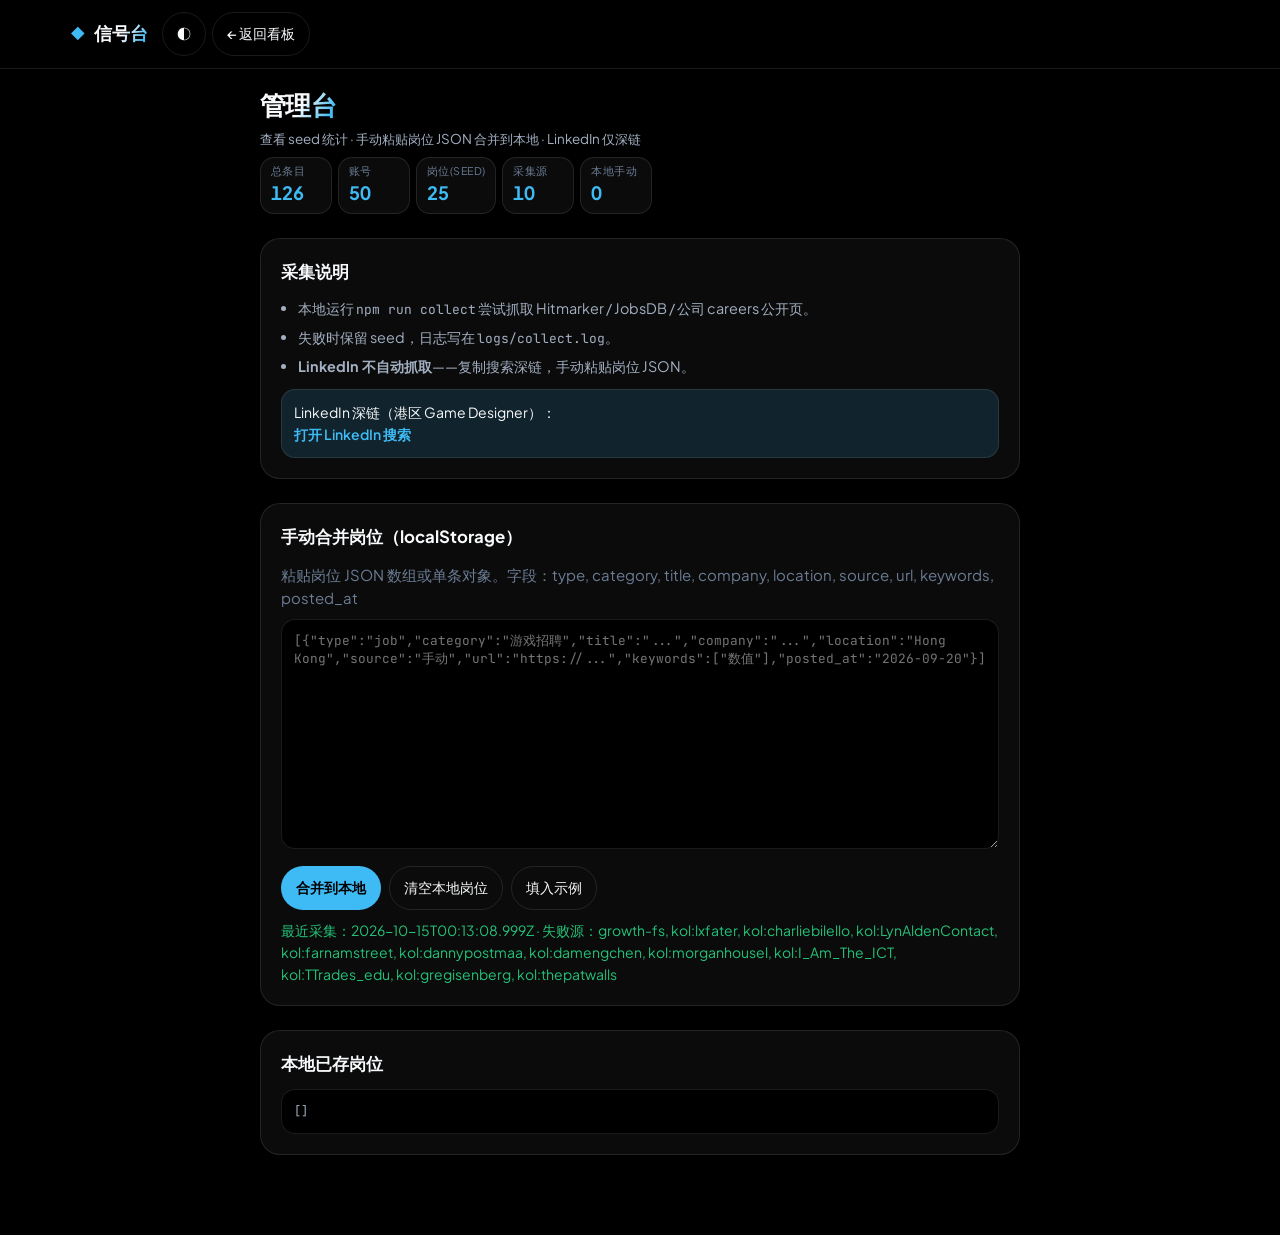
==== commit d7d58189: "Deploy 2026-10-15 signal board (12 crypto cards) Daily public push of static build from signal-board" ====
--- a/admin.html
+++ b/admin.html
@@ -17,13 +17,13 @@
   <body>
     <header class="topbar">
       <div class="topbar-inner">
-        <a class="brand" href="/">
+        <a class="brand" href="./index.html">
           <span class="brand-mark">◆</span>
           <span class="brand-text shiny-text">信号台</span>
         </a>
         <div class="topbar-actions">
           <button id="btn-theme" class="btn btn-ghost" type="button">◐</button>
-          <a class="btn btn-ghost" href="/">← 返回看板</a>
+          <a class="btn btn-ghost" href="./index.html">← 返回看板</a>
         </div>
       </div>
     </header>
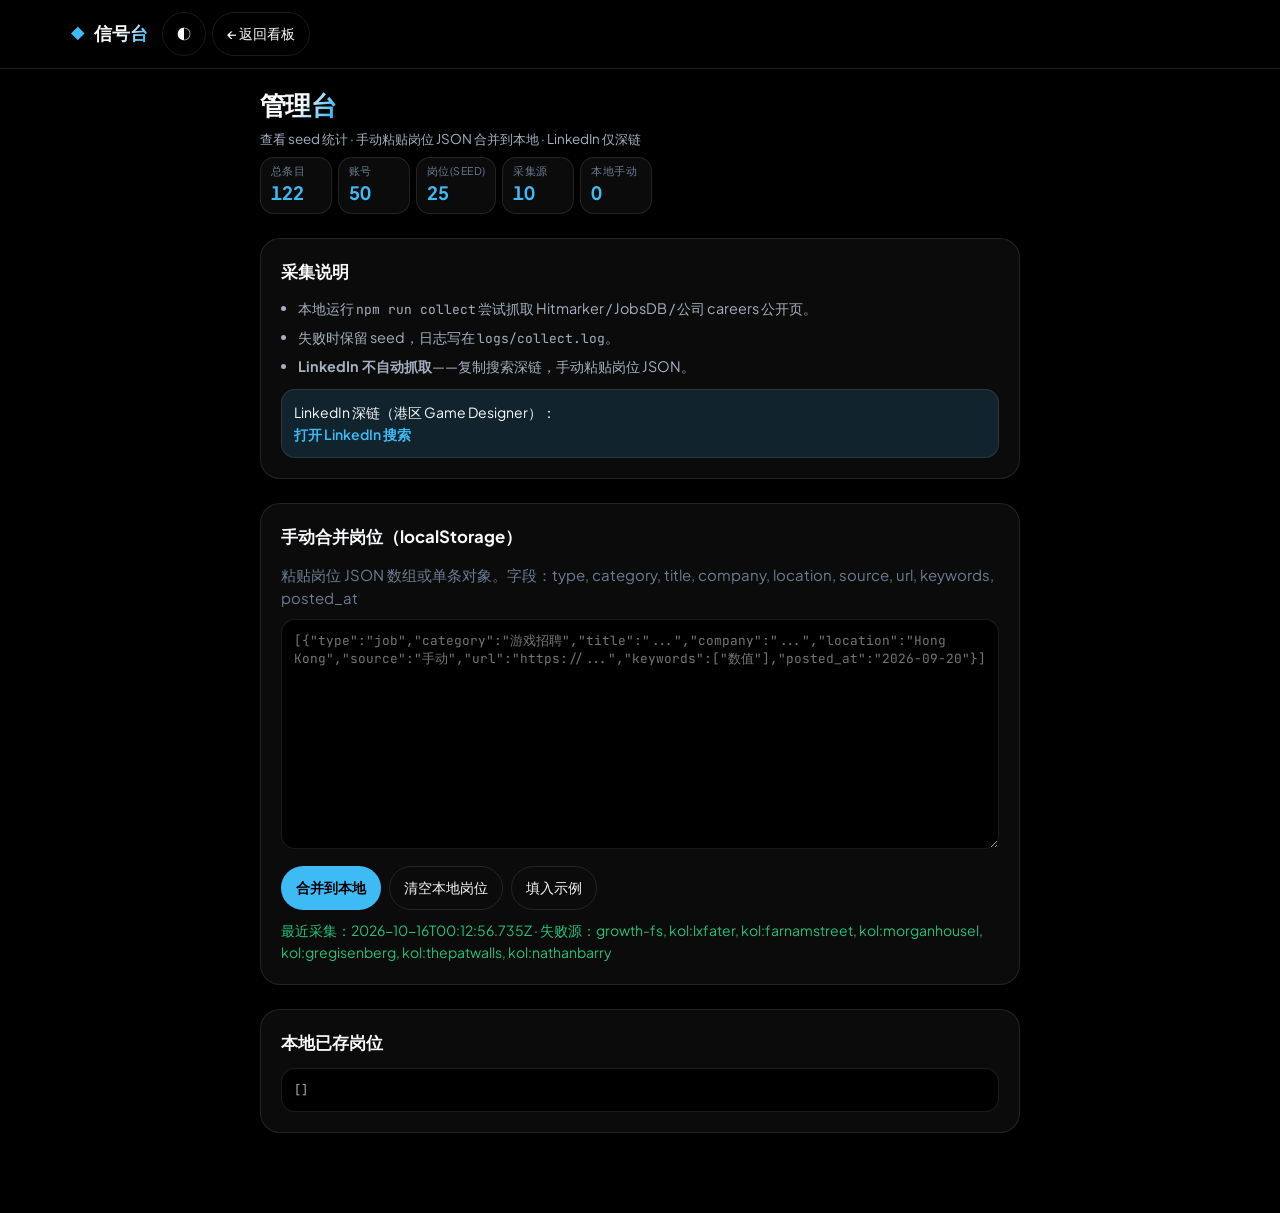
==== commit df6364c4: "Deploy 2026-10-16 signal board (13 crypto cards)" ====
--- a/admin.html
+++ b/admin.html
@@ -10,20 +10,20 @@
       href="https://fonts.googleapis.com/css2?family=Plus+Jakarta+Sans:wght@400;500;600;700&family=JetBrains+Mono:wght@400;500&display=swap"
       rel="stylesheet"
     />
-    <script type="module" crossorigin src="./assets/admin-CYQecRRB.js"></script>
-    <link rel="modulepreload" crossorigin href="./assets/style-ChhY3f4Z.js">
-    <link rel="stylesheet" crossorigin href="./assets/style-6ZNl8xkO.css">
+    <script type="module" crossorigin src="/assets/admin-CYQecRRB.js"></script>
+    <link rel="modulepreload" crossorigin href="/assets/style-ChhY3f4Z.js">
+    <link rel="stylesheet" crossorigin href="/assets/style-6ZNl8xkO.css">
   </head>
   <body>
     <header class="topbar">
       <div class="topbar-inner">
-        <a class="brand" href="./index.html">
+        <a class="brand" href="/">
           <span class="brand-mark">◆</span>
           <span class="brand-text shiny-text">信号台</span>
         </a>
         <div class="topbar-actions">
           <button id="btn-theme" class="btn btn-ghost" type="button">◐</button>
-          <a class="btn btn-ghost" href="./index.html">← 返回看板</a>
+          <a class="btn btn-ghost" href="/">← 返回看板</a>
         </div>
       </div>
     </header>
